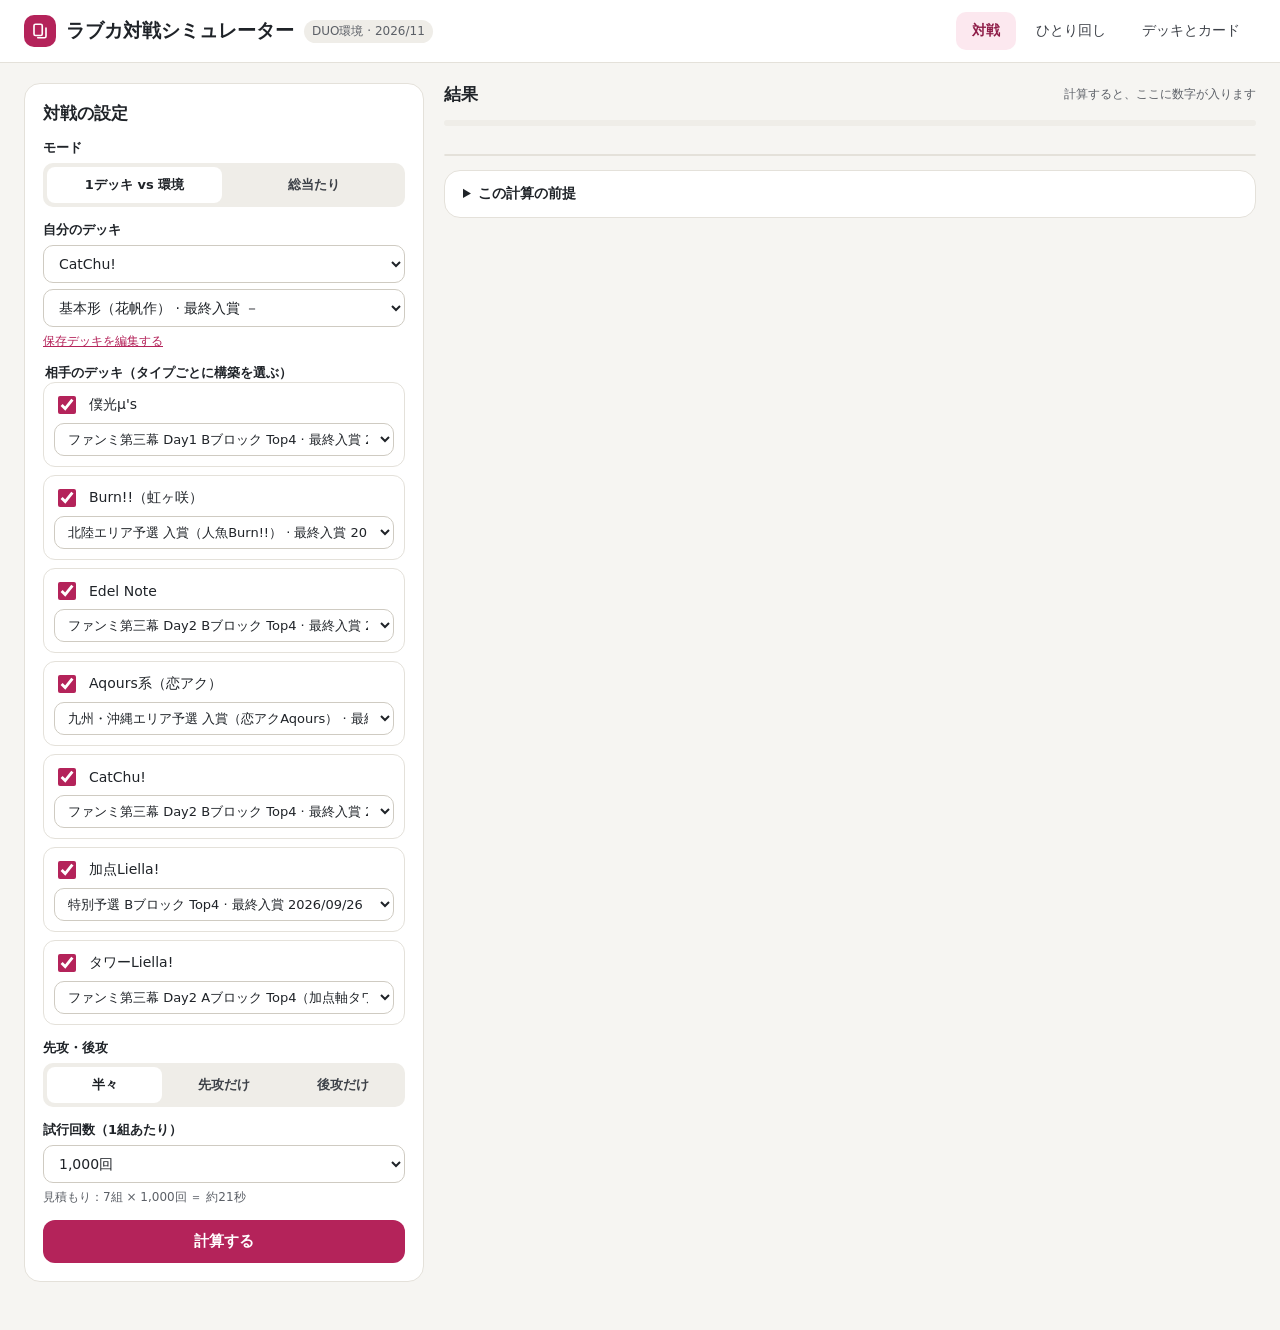
==== match/index.html @ 9e281378 "Merge pull request #4 from rebanira126/add-match-engine 対戦シミュレーター（match/）の骨組みを追加" ====
<!doctype html>
<html lang="ja">
<head>
<meta charset="utf-8">
<meta name="viewport" content="width=device-width, initial-scale=1">
<meta name="robots" content="noindex, nofollow">
<title>ラブカ対戦シミュレーター</title>
<link rel="stylesheet" href="./style.css">
</head>
<body>
<header class="top">
  <div class="top-in">
    <div class="brand">
      <span class="logo" aria-hidden="true"><svg width="18" height="18" viewBox="0 0 24 24" fill="none" stroke="#fff" stroke-width="2.2" stroke-linecap="round" stroke-linejoin="round"><rect x="4" y="3" width="11" height="15" rx="2"></rect><path d="M9 21h9a2 2 0 0 0 2-2V8"></path></svg></span>
      <span class="title">ラブカ対戦シミュレーター</span>
      <span class="pill">DUO環境 · 2026/11</span>
    </div>
    <nav aria-label="画面切り替え" class="tabs">
      <a href="#match" data-tab="match">対戦</a>
      <a href="#solo" data-tab="solo">ひとり回し</a>
      <a href="#decks" data-tab="decks">デッキとカード</a>
    </nav>
  </div>
</header>

<main id="app">
  <p class="loading" id="loading">カードデータを読み込んでいます…</p>

  <!-- ① 対戦 -->
  <section id="view-match" class="view" hidden>
    <div class="cols">
      <form class="panel side" id="matchForm" aria-labelledby="setH">
        <h2 id="setH">対戦の設定</h2>
        <div class="field">
          <span class="lbl">モード</span>
          <div class="seg" role="group" aria-label="モード">
            <button type="button" data-mode="env" class="on">1デッキ vs 環境</button>
            <button type="button" data-mode="rr">総当たり</button>
          </div>
        </div>
        <div class="field" id="myDeckField">
          <label for="myType" class="lbl">自分のデッキ</label>
          <select id="myType" aria-label="自分のデッキタイプ"></select>
          <select id="myBuild" aria-label="自分の構築"></select>
          <a href="#decks" class="small">保存デッキを編集する</a>
        </div>
        <fieldset class="field">
          <legend class="lbl" id="oppLegend">相手のデッキ（タイプごとに構築を選ぶ）</legend>
          <div id="oppList" class="opp-list"></div>
        </fieldset>
        <div class="field">
          <span class="lbl">先攻・後攻</span>
          <div class="seg three" role="group" aria-label="先攻・後攻">
            <button type="button" data-first="half" class="on">半々</button>
            <button type="button" data-first="first">先攻だけ</button>
            <button type="button" data-first="second">後攻だけ</button>
          </div>
        </div>
        <div class="field">
          <label for="nGames" class="lbl">試行回数（1組あたり）</label>
          <select id="nGames">
            <option value="200">200回（速い）</option>
            <option value="1000" selected>1,000回</option>
            <option value="3000">3,000回（時間がかかる）</option>
          </select>
          <p class="hint" id="estimate"></p>
        </div>
        <button type="submit" class="primary" id="runMatch">計算する</button>
      </form>

      <section class="main" aria-labelledby="resH">
        <div class="head-row">
          <h2 id="resH">結果</h2>
          <span class="hint" id="matchMsg" role="status">計算すると、ここに数字が入ります</span>
        </div>
        <div class="progress" aria-hidden="true"><div id="matchBar"></div></div>
        <div class="tiles" id="tiles"></div>
        <div class="card-box scroll" id="resultBox"></div>
        <div id="traceBox" class="log-box" hidden></div>
        <details class="card-box pad">
          <summary>この計算の前提</summary>
          <ul class="notes">
            <li>お互いのデッキを実際のレシピで回し、総合ルール ver.1.06 に沿って対戦させます。12ターンで決着しなかった試合は「未決着」です。</li>
            <li>効果が組み込まれていないカードは、コスト・ハート・ブレードなどの数値だけで動きます。組み込み状況は「デッキとカード」で確認できます。</li>
            <li>プレイの判断は標準の方針（ステージが一番強くなる出し方、成功しそうなライブの組み合わせを選ぶ）と、デッキごとの方針で決めています。</li>
          </ul>
        </details>
      </section>
    </div>
  </section>

  <!-- ② ひとり回し -->
  <section id="view-solo" class="view" hidden>
    <form class="panel row-form" id="soloForm">
      <div class="field grow">
        <label for="soloType" class="lbl">回すデッキ（タイプと構築）</label>
        <div class="two">
          <select id="soloType" aria-label="デッキタイプ"></select>
          <select id="soloBuild" aria-label="構築"></select>
        </div>
      </div>
      <div class="field">
        <label for="soloN" class="lbl">試行回数</label>
        <select id="soloN"><option value="500">500回</option><option value="2000" selected>2,000回</option></select>
      </div>
      <button type="submit" class="primary">ひとり回しする</button>
      <button type="button" class="ghost" id="soloTrace">1ゲームのログを見る</button>
    </form>
    <div class="cols">
      <section class="panel main" aria-labelledby="calH">
        <h2 id="calH">打点チェック</h2>
        <p class="hint">目標は、デッキファイルに書いた「このデッキが出せるはずの点数」です。シミュレーターがそこに届かないときは、効果の組み込みか判断の方針を見直します。相手はライブをしない設定で、毎ターンの点数だけを見ます。</p>
        <div class="progress" aria-hidden="true"><div id="soloBar"></div></div>
        <div class="scroll" id="soloTable"></div>
        <p class="hint" id="soloPlan"></p>
      </section>
      <section class="log-box dark side" aria-labelledby="logH">
        <h2 id="logH">1ゲームのログ</h2>
        <p class="hint light">ターンごとに、登場・効果・エール・判定の順で流れを表示します。</p>
        <ol id="soloLog" class="log"></ol>
      </section>
    </div>
  </section>

  <!-- ③ デッキとカード -->
  <section id="view-decks" class="view" hidden>
    <div class="cols">
      <section class="panel side" aria-labelledby="dlH">
        <div class="head-row">
          <h2 id="dlH">保存デッキ</h2>
          <button type="button" class="primary small-btn" id="newDeck">＋ 新しく作る</button>
        </div>
        <div class="store-row">
          <span>保存先：<span id="storeLabel"></span></span>
          <button type="button" class="ghost small-btn" id="exportBtn">書き出す</button>
          <button type="button" class="ghost small-btn" id="importBtn">取り込む</button>
        </div>
        <div id="deckList" class="deck-list"></div>
      </section>
      <section class="main" aria-labelledby="edH">
        <form class="panel" id="deckForm">
          <div class="head-row">
            <h2 id="edH">デッキの編集</h2>
            <div class="btns">
              <button type="submit" class="primary small-btn" id="saveDeck">保存</button>
              <button type="button" class="ghost small-btn" id="saveAs">別名で保存</button>
              <button type="button" class="danger small-btn" id="delDeck">削除</button>
            </div>
          </div>
          <p class="hint" id="editMsg" role="status"></p>
          <div class="grid2">
            <label class="field">デッキタイプ<input id="fType" list="typeList" required><datalist id="typeList"></datalist></label>
            <label class="field">構築名<input id="fName" required></label>
            <label class="field">最終入賞日（入賞なしは「－」）<input id="fDate" placeholder="2026/11/08 または －"></label>
            <label class="field">出典（URL）<input id="fSrc" placeholder="公式サイト・note・Xのリンク"></label>
          </div>
          <label class="field">レシピ（1行に カード番号 と 枚数）<textarea id="fList" rows="8" spellcheck="false"></textarea></label>
          <div class="tiles three" id="deckCheck"></div>
          <div id="planBox" class="plan"></div>
        </form>
        <div class="card-box scroll" id="cardTable"></div>
      </section>
    </div>
    <dialog id="xfer">
      <form method="dialog" class="dlg">
        <h2 id="xferTitle">書き出し</h2>
        <p class="hint" id="xferHint"></p>
        <textarea id="xferText" rows="12" spellcheck="false" aria-labelledby="xferTitle"></textarea>
        <div class="btns">
          <button type="button" class="primary small-btn" id="xferDo">取り込む</button>
          <button value="close" class="ghost small-btn">閉じる</button>
        </div>
      </form>
    </dialog>
  </section>
</main>
<script type="module" src="./app.js"></script>
</body>
</html>
---- match/style.css ----
/* ラブカ対戦シミュレーター：見た目 */
:root {
  --bg: #F6F5F2; --panel: #FFFFFF; --line: #E4E1DA; --line2: #EFEDE8; --ink: #1F2328; --sub: #5C6067; --ink2: #3D4148;
  --accent: #B4235A; --accent-dark: #8E1B47; --accent-soft: #FCE8EF; --ok: #235C43; --ok-soft: #E8F1EC;
  --warn-soft: #FFF4DE; --warn: #7A4B00;
  font-family: 'Noto Sans JP', 'Hiragino Sans', 'Yu Gothic UI', system-ui, sans-serif;
}
* { box-sizing: border-box; }
body { margin: 0; background: var(--bg); color: var(--ink); }
a { color: var(--accent); } a:hover { color: var(--accent-dark); }
[hidden] { display: none !important; }
h2 { margin: 0; font-size: 17px; }
.top { background: var(--panel); border-bottom: 1px solid var(--line); }
.top-in { max-width: 1280px; margin: 0 auto; padding: 12px 24px; display: flex; flex-wrap: wrap; align-items: center; gap: 16px; }
.brand { display: flex; align-items: center; gap: 10px; flex-grow: 1; }
.logo { width: 32px; height: 32px; border-radius: 10px; background: var(--accent); display: flex; align-items: center; justify-content: center; }
.title { font-weight: 800; font-size: 19px; }
.pill { font-size: 12px; color: var(--sub); background: var(--line2); padding: 3px 8px; border-radius: 999px; }
.tabs { display: flex; gap: 4px; flex-wrap: wrap; }
.tabs a { text-decoration: none; padding: 10px 16px; border-radius: 10px; color: var(--ink2); font-size: 14px; }
.tabs a.on { background: var(--accent-soft); color: var(--accent-dark); font-weight: 700; }
main { max-width: 1280px; margin: 0 auto; padding: 20px 24px 48px; }
.loading { color: var(--sub); }
.view { display: flex; flex-direction: column; gap: 18px; }
.cols { display: flex; flex-wrap: wrap; gap: 20px; align-items: flex-start; }
.side { flex: 1 1 320px; max-width: 400px; }
.main { flex: 999 1 560px; min-width: 0; display: flex; flex-direction: column; gap: 14px; }
.panel { background: var(--panel); border: 1px solid var(--line); border-radius: 16px; padding: 18px; display: flex; flex-direction: column; gap: 14px; }
.card-box { background: var(--panel); border: 1px solid var(--line); border-radius: 16px; }
.card-box.pad { padding: 14px 18px; }
.scroll { overflow-x: auto; }
.field { display: flex; flex-direction: column; gap: 6px; font-size: 13px; font-weight: 700; border: 0; margin: 0; padding: 0; min-width: 0; }
.field.grow { flex: 2 1 380px; }
.lbl { font-size: 13px; font-weight: 700; }
select, input, textarea { font: inherit; font-size: 14px; font-weight: 400; padding: 9px 11px; border: 1px solid #CFCBC2; border-radius: 10px; background: #fff; color: var(--ink); min-width: 0; }
textarea { font-family: ui-monospace, 'JetBrains Mono', Menlo, monospace; font-size: 13px; resize: vertical; }
.two { display: flex; gap: 8px; flex-wrap: wrap; } .two select { flex: 1 1 180px; }
.grid2 { display: grid; grid-template-columns: repeat(2, minmax(0, 1fr)); gap: 12px; }
@media (max-width: 640px) { .grid2 { grid-template-columns: 1fr; } }
.row-form { flex-direction: row; flex-wrap: wrap; align-items: flex-end; }
button { font: inherit; cursor: pointer; }
.primary { border: 0; border-radius: 12px; padding: 12px 18px; background: var(--accent); color: #fff; font-weight: 700; font-size: 15px; }
.primary:disabled { opacity: .5; cursor: default; }
.ghost { border: 1px solid #CFCBC2; border-radius: 12px; padding: 11px 16px; background: #fff; color: var(--ink); font-size: 14px; }
.danger { border: 1px solid #E8B4C5; border-radius: 12px; padding: 11px 16px; background: #fff; color: var(--accent-dark); font-size: 14px; }
.small-btn { padding: 8px 12px; font-size: 13px; border-radius: 10px; }
.small { font-size: 12px; font-weight: 400; }
.seg { display: grid; grid-template-columns: repeat(2, minmax(0, 1fr)); gap: 4px; background: var(--line2); padding: 4px; border-radius: 10px; }
.seg.three { grid-template-columns: repeat(3, minmax(0, 1fr)); }
.seg button { border: 0; border-radius: 8px; padding: 9px; background: transparent; font-size: 13px; color: var(--ink2); }
.seg button.on { background: #fff; font-weight: 700; color: var(--ink); }
.opp-list { display: flex; flex-direction: column; gap: 8px; }
.opp { display: flex; flex-direction: column; gap: 6px; padding: 10px; border: 1px solid var(--line); border-radius: 12px; }
.opp label { display: flex; align-items: center; gap: 10px; font-size: 14px; font-weight: 500; }
.opp input[type=checkbox] { width: 18px; height: 18px; accent-color: var(--accent); }
.opp select { font-size: 13px; padding: 7px 9px; }
.hint { margin: 0; font-size: 12px; color: var(--sub); font-weight: 400; }
.hint.light { color: #B8BCC4; }
.head-row { display: flex; align-items: center; justify-content: space-between; gap: 10px; flex-wrap: wrap; }
.btns { display: flex; gap: 8px; flex-wrap: wrap; }
.progress { height: 6px; background: var(--line2); border-radius: 999px; overflow: hidden; }
.progress div { height: 6px; width: 0; background: var(--accent); transition: width .2s; }
.tiles { display: grid; grid-template-columns: repeat(4, minmax(0, 1fr)); gap: 12px; }
.tiles.three { grid-template-columns: repeat(3, minmax(0, 1fr)); }
@media (max-width: 640px) { .tiles, .tiles.three { grid-template-columns: repeat(2, minmax(0, 1fr)); } }
.tile { background: var(--panel); border: 1px solid var(--line); border-radius: 14px; padding: 14px; display: flex; flex-direction: column; gap: 4px; }
.tile .k { font-size: 12px; color: var(--sub); }
.tile .v { font-size: 26px; font-weight: 700; }
.tile .v.acc { color: var(--accent-dark); }
.tile.soft { background: #FAF9F6; border: 0; }
table { width: 100%; border-collapse: collapse; font-size: 14px; }
th, td { padding: 10px 12px; text-align: left; border-top: 1px solid var(--line2); vertical-align: middle; }
thead th { background: #FAF9F6; border-top: 0; color: var(--ink2); font-weight: 700; white-space: nowrap; }
td.n, th.n { text-align: right; font-variant-numeric: tabular-nums; white-space: nowrap; }
.sub { display: block; font-size: 12px; color: var(--sub); font-weight: 400; }
.mono { font-family: ui-monospace, Menlo, monospace; font-size: 11px; color: var(--sub); }
.bar { display: flex; align-items: center; gap: 10px; min-width: 180px; }
.bar .track { flex-grow: 1; height: 10px; background: var(--line2); border-radius: 999px; overflow: hidden; }
.bar .fill { height: 10px; background: var(--accent); }
.bar span { width: 48px; text-align: right; font-variant-numeric: tabular-nums; }
.chip { display: inline-block; font-size: 12px; padding: 3px 10px; border-radius: 999px; background: var(--line2); color: var(--ink2); white-space: nowrap; }
.chip.done { background: var(--ok-soft); color: var(--ok); }
.chip.todo { background: var(--warn-soft); color: var(--warn); }
.chip.acc { background: var(--accent-soft); color: var(--accent-dark); font-weight: 700; }
.linkbtn { border: 0; background: none; color: var(--accent); text-decoration: underline; padding: 0; font-size: 13px; }
.log-box { background: #1F2328; color: #F2F1EE; border-radius: 16px; padding: 18px; display: flex; flex-direction: column; gap: 10px; }
.log-box h2 { color: #F2F1EE; }
.log { margin: 0; padding: 0; list-style: none; display: flex; flex-direction: column; gap: 6px; max-height: 640px; overflow-y: auto; }
.log li { display: flex; gap: 10px; font-size: 13px; line-height: 1.6; color: #D9DBDF; }
.log .tag { flex: 0 0 auto; font-size: 11px; font-weight: 700; padding: 1px 8px; border-radius: 6px; background: #3A3F47; color: #F2F1EE; height: 20px; }
.log .tag.p1 { background: #7A2346; } .log .tag.p2 { background: #24507A; }
.notes { margin: 10px 0 0; padding-left: 20px; font-size: 13px; color: var(--ink2); line-height: 1.8; }
summary { font-size: 14px; font-weight: 700; cursor: pointer; }
.store-row { display: flex; align-items: center; gap: 8px; font-size: 12px; color: var(--ink2); background: #FAF9F6; border-radius: 10px; padding: 8px 10px; }
.store-row > span { flex-grow: 1; }
.deck-list { display: flex; flex-direction: column; gap: 12px; }
.deck-group { display: flex; flex-direction: column; gap: 6px; }
.deck-group h3 { margin: 0; font-size: 12px; color: var(--sub); }
.deck-item { text-align: left; border: 1px solid var(--line); background: #fff; border-radius: 12px; padding: 10px 12px; display: flex; flex-direction: column; gap: 4px; }
.deck-item.sel { border-color: var(--accent); background: #FFF6F9; }
.deck-item .nm { font-size: 14px; font-weight: 700; display: flex; gap: 8px; align-items: center; justify-content: space-between; }
.plan { font-size: 13px; color: var(--ink2); line-height: 1.7; }
.plan dt { font-weight: 700; } .plan dd { margin: 0 0 6px; }
dialog { border: 0; border-radius: 16px; padding: 0; width: min(640px, 92vw); }
.dlg { padding: 20px; display: flex; flex-direction: column; gap: 12px; }
.matrix td.n { text-align: center; }
.cell { display: inline-block; min-width: 54px; padding: 4px 6px; border-radius: 8px; }
.sr { position: absolute; width: 1px; height: 1px; overflow: hidden; clip: rect(0 0 0 0); white-space: nowrap; }
.mono { display: block; }
.store-row button, .btns button, .head-row button { white-space: nowrap; }
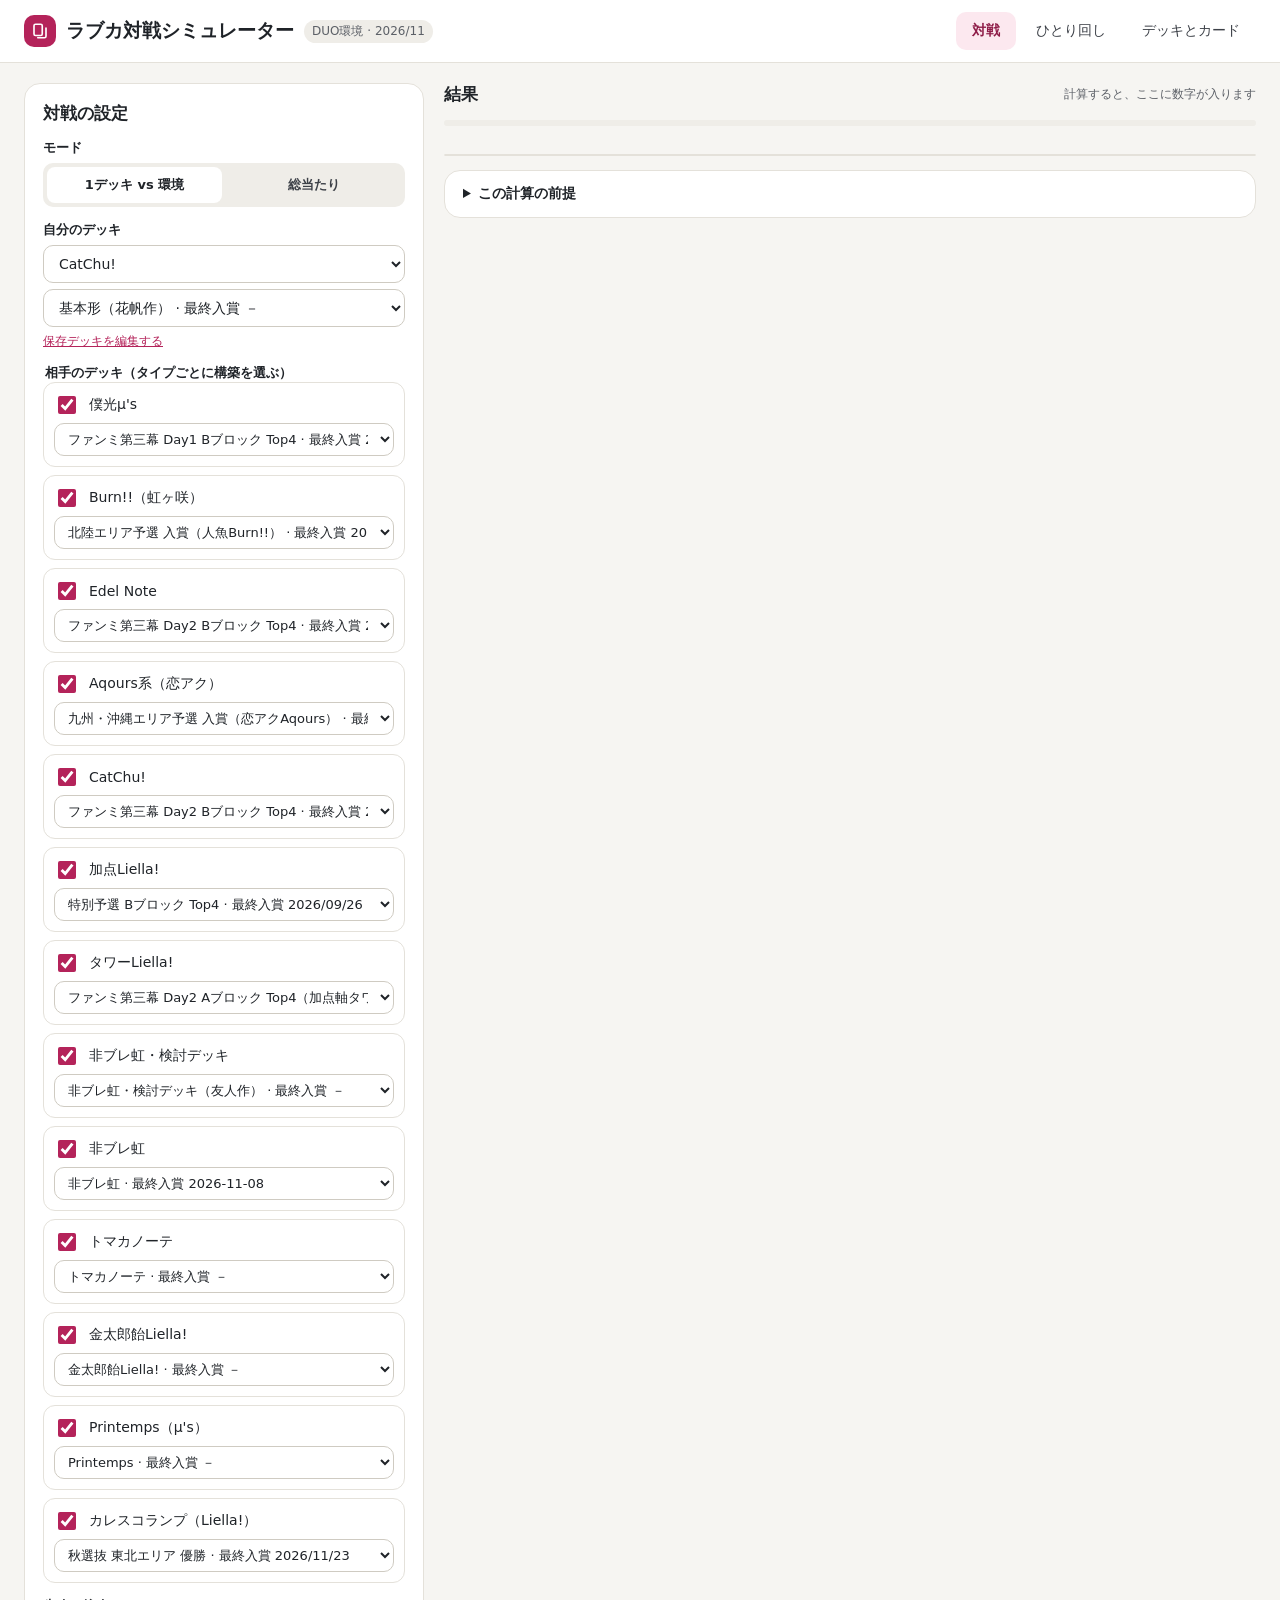
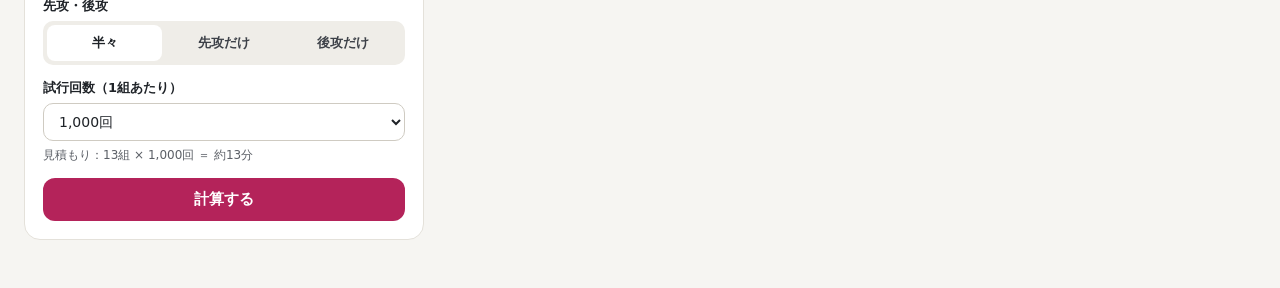
==== commit cc9c57ef: "match: ひとり回しのライブは「成功の見込み70%以上の中で一番点数の高い組み合わせ」を置く - playSolo に soloMaxP（既定0.7）。相手の点数の見込み（soloProfile）" ====
--- a/match/index.html
+++ b/match/index.html
@@ -109,7 +109,7 @@
     <div class="cols">
       <section class="panel main" aria-labelledby="calH">
         <h2 id="calH">打点チェック</h2>
-        <p class="hint">目標は、デッキファイルに書いた「このデッキが出せるはずの点数」です。シミュレーターがそこに届かないときは、効果の組み込みか判断の方針を見直します。相手はライブをしない設定で、毎ターンの点数だけを見ます。</p>
+        <p class="hint">目標は、デッキファイルに書いた「このデッキが出せるはずの点数」です。シミュレーターがそこに届かないときは、効果の組み込みか判断の方針を見直します。相手はライブをしない設定で、毎ターンの点数だけを見ます。ライブは「成功の見込みが70%以上の中で一番点数の高い組み合わせ」を置きます。</p>
         <div class="progress" aria-hidden="true"><div id="soloBar"></div></div>
         <div class="scroll" id="soloTable"></div>
         <p class="hint" id="soloPlan"></p>
@@ -159,6 +159,10 @@
           <div id="planBox" class="plan"></div>
         </form>
         <div class="card-box scroll" id="cardTable"></div>
+        <details class="panel report" id="cardReport">
+          <summary>カードデータの状況（新カード・効果の対応）</summary>
+          <div id="reportBody" class="plan"></div>
+        </details>
       </section>
     </div>
     <dialog id="xfer">
--- a/match/style.css
+++ b/match/style.css
@@ -89,6 +89,15 @@
 .log li { display: flex; gap: 10px; font-size: 13px; line-height: 1.6; color: #D9DBDF; }
 .log .tag { flex: 0 0 auto; font-size: 11px; font-weight: 700; padding: 1px 8px; border-radius: 6px; background: #3A3F47; color: #F2F1EE; height: 20px; }
 .log .tag.p1 { background: #7A2346; } .log .tag.p2 { background: #24507A; }
+.log details summary { cursor: pointer; color: #C9CDD3; font-size: 12px; }
+.log ol.cands { margin: 4px 0 0; padding-left: 16px; list-style: none; display: flex; flex-direction: column; gap: 4px; }
+.log ol.cands > li { display: block; font-size: 12px; color: #9AA0A8; }
+.log ul.items { margin: 2px 0 0; padding-left: 18px; list-style: disc; display: block; }
+.log ul.items li { display: list-item; font-size: 13px; line-height: 1.6; color: inherit; }
+.log .k-efh .msg { color: #F5C26B; }
+.log .k-efr .msg { color: #9FD8B5; }
+.log .k-board .msg { color: #FFFFFF; font-weight: 700; }
+.log .k-cand .msg, .log .k-est .msg { color: #9AA0A8; font-size: 12px; }
 .notes { margin: 10px 0 0; padding-left: 20px; font-size: 13px; color: var(--ink2); line-height: 1.8; }
 summary { font-size: 14px; font-weight: 700; cursor: pointer; }
 .store-row { display: flex; align-items: center; gap: 8px; font-size: 12px; color: var(--ink2); background: #FAF9F6; border-radius: 10px; padding: 8px 10px; }
@@ -108,3 +117,7 @@
 .sr { position: absolute; width: 1px; height: 1px; overflow: hidden; clip: rect(0 0 0 0); white-space: nowrap; }
 .mono { display: block; }
 .store-row button, .btns button, .head-row button { white-space: nowrap; }
+
+.report { margin-top: 12px; }
+.report summary { cursor: pointer; font-weight: 700; font-size: 14px; }
+.report ul { margin: 6px 0 0; padding-left: 1.2em; }
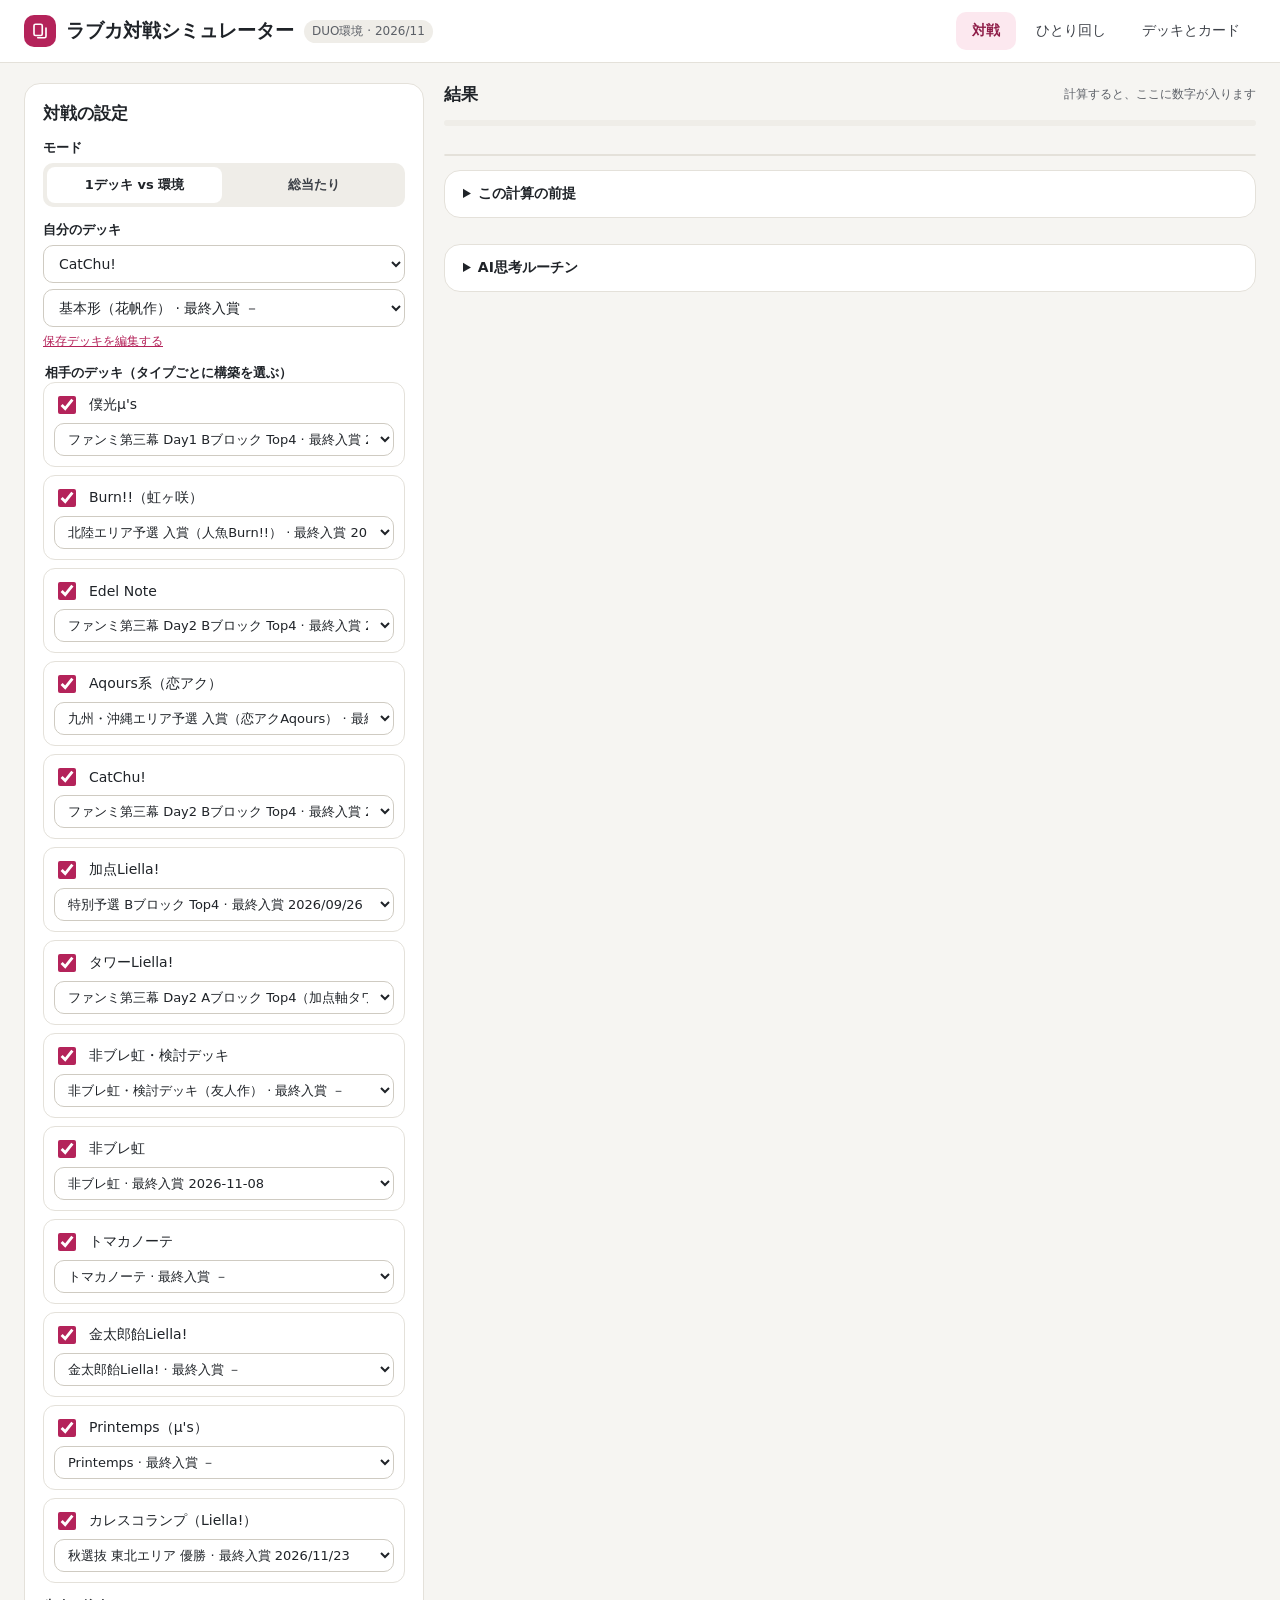
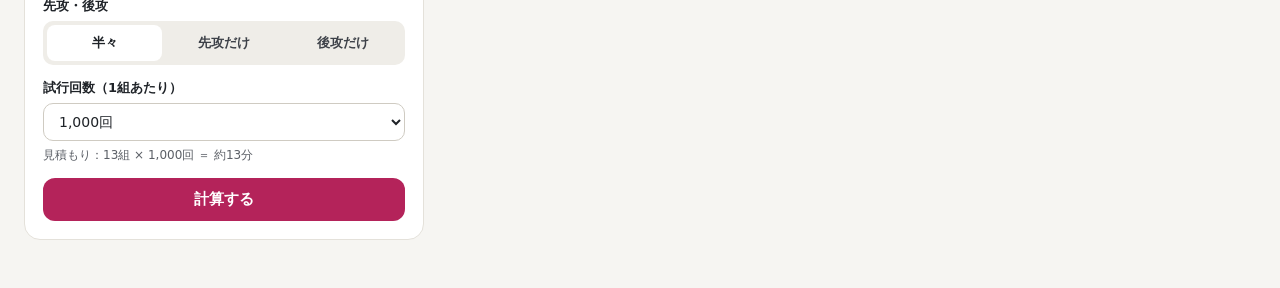
==== commit b8652c11: "match: 各ページに「AI思考ルーチン」の説明（ふだんは閉じておく） Co-Authored-By: Claude Opus 5.5 <noreply@anthropic.com> Claude-" ====
--- a/match/index.html
+++ b/match/index.html
@@ -85,6 +85,43 @@
             <li>プレイの判断は標準の方針（ステージが一番強くなる出し方、成功しそうなライブの組み合わせを選ぶ）と、デッキごとの方針で決めています。</li>
           </ul>
         </details>
+        <details class="card-box pad ai-routine">
+          <summary>AI思考ルーチン</summary>
+          <div class="plan">
+            <h3>マリガン</h3>
+            <ul>
+              <li>デッキに「残すカードの優先リスト」（mulliganOpt.keep）があれば、上から順に合うカードを決めた枚数まで残し、ほかは戻す。</li>
+              <li>リストが無いデッキは、コスト4以下のメンバーと、必要ハートの少ないライブ1枚を残す。</li>
+            </ul>
+            <h3>メインフェイズ</h3>
+            <ol>
+              <li><b>手順（script）</b>：そのターンの手順が書いてあれば、まず書いた順にカードを出す・起動能力を使う。出せない手順は飛ばす。</li>
+              <li><b>起動能力を先に使う検討</b>：「使うとメンバーがウェイトになる」起動能力（restPlan を持つもの）を1つか2つ使ったことにして盤面を組み直し、評価値がはっきり上がるなら先に使う（例：ウェイトのμ'sからのバトンタッチはコストが多く減る）。</li>
+              <li><b>起動能力</b>：カードごとの判断（使ってよい条件）を満たす起動能力を使う。</li>
+              <li><b>出すカード</b>：手札のメンバーを最大3回まで出す組み合わせ（バトンタッチ・2人とのバトンタッチ・空いたエリア）を全部試し、評価値の高い上位から次の点数で選ぶ。1枚出すごとに組み直す（登場時の効果で手札が変わるため）。
+                <ul>
+                  <li>その盤面で置けるライブの「成功の見込み×点数」（エールを何回か試して見積もる）</li>
+                  <li>盤面のメンバーの強さ（ハートの数＋ブレードの数）</li>
+                  <li>そのターンの目標の盤面（turnPlan）にどれだけ近いか</li>
+                  <li>登場時の効果の価値（ライブ回収・エネルギーなど）、次のターンに大型をバトンタッチで出せるか（setupWeight）</li>
+                  <li>使うカードが少ない方、エネルギーが残る方を少し高く。下にカードがあるメンバーを入れ替えると低く</li>
+                </ul>
+              </li>
+              <li><b>最後</b>：もう出すカードが無いときに使う起動能力（ブレードを得る、ライブを拾う、など）を使う。</li>
+            </ol>
+            <h3>ライブの置き方（対戦）</h3>
+            <ul>
+              <li>相手のデッキを先にひとり回し（120回）して、「相手がそのターンに何点で成功しそうか」の見込みを作っておく。後攻なら、先攻が伏せた枚数も見る。</li>
+              <li>手札のライブの組み合わせ（3枚まで）ごとに成功の見込みと点数を出し、「自分がライブ勝負に勝つ確率−相手が勝つ確率」が一番高いものを置く。そのターンの目標のライブ（turnPlan）なら少し高く、後のターンに取っておくライブを使うなら少し低く見る。</li>
+              <li>置かない方が得なら置かない（しゃがむ）。</li>
+              <li>手札交換：空いた枠にいらないメンバーを伏せて、同じ枚数を引き直す（fill）。探すカード（digFor）が手札に無いターンは、多めに伏せて探す。ライブカードは伏せない。</li>
+            </ul>
+            <h3>カードの効果の判断</h3>
+            <ul>
+              <li>「〜してもよい」の効果を使うか、何を選ぶか（捨てる・拾うカードなど）は、カードごとに書いた判断で決める。手札の価値の低いカードから捨て、目標の盤面・ライブに要るカードは残す。</li>
+            </ul>
+          </div>
+        </details>
       </section>
     </div>
   </section>
@@ -113,6 +150,17 @@
         <div class="progress" aria-hidden="true"><div id="soloBar"></div></div>
         <div class="scroll" id="soloTable"></div>
         <p class="hint" id="soloPlan"></p>
+        <details class="ai-routine report">
+          <summary>AI思考ルーチン</summary>
+          <div class="plan">
+            <ul>
+              <li>相手はライブをしない「かかし」。自分は先攻として毎ターン回し、成功ライブは2枚までにして6ターン続ける（3枚目で勝ちにならないように）。</li>
+              <li><b>ライブの置き方</b>：手札のライブの組み合わせ（3枚まで）のうち、成功の見込みが70%以上の中で一番点数の高いものを置く（同じ点数なら見込みの高い方）。70%以上が無ければ置かない。</li>
+              <li><b>それ以外</b>（マリガン・メインフェイズ・手札交換・カードの効果の判断）は対戦と同じ。くわしくは「対戦」ページの「AI思考ルーチン」。</li>
+              <li>対戦で使う「相手が何点で成功しそうか」の見込みは、この打点チェックとは別に、デッキの点数の進行（pace）に合わせた選び方でひとり回しして作る。</li>
+            </ul>
+          </div>
+        </details>
       </section>
       <section class="log-box dark side" aria-labelledby="logH">
         <h2 id="logH">1ゲームのログ</h2>
@@ -159,6 +207,22 @@
           <div id="planBox" class="plan"></div>
         </form>
         <div class="card-box scroll" id="cardTable"></div>
+        <details class="panel report ai-routine">
+          <summary>AI思考ルーチン（デッキファイルに書く方針）</summary>
+          <div class="plan">
+            <p>組み込みデッキは、デッキファイルの strategy に書いた方針でAIの判断を変えている。書いていない項目は標準の判断（「対戦」ページの「AI思考ルーチン」）。</p>
+            <dl>
+              <dt>mulliganOpt.keep</dt><dd>マリガンで残すカードの優先リスト（上から順に、決めた枚数まで）。</dd>
+              <dt>turnPlan</dt><dd>ターンごとの目標の盤面（コストやカード番号）と、置きたいライブの組み合わせ。盤面の候補選びとライブの置き方で高く見る。</dd>
+              <dt>script</dt><dd>そのターンの最初に、書いた順に出すカード・使う起動能力。出せないものは飛ばしてAIの判断に戻る。</dd>
+              <dt>lock</dt><dd>決めたターンの間、そのメンバーにはバトンタッチしない。</dd>
+              <dt>prefer</dt><dd>手札に残すカード（hold）、伏せたり捨てたりしないライブ（keepLive・wantLives）、毎回使うランプ（rampTurns）など。</dd>
+              <dt>liveOpt</dt><dd>点数の進行（pace）、置く最低の見込み（minP）、手札交換（fill）と探すカード（digFor）など。</dd>
+              <dt>mainOpt</dt><dd>盤面の評価の重み（目標の盤面・次のターンの準備・カードを使う数など）。</dd>
+            </dl>
+            <p>カードの効果は「対応済み（番号）」がカードごとに書いた効果と判断、「対応済み（文章）」がカードの文章から読み取った効果、「未実装」は数値（コスト・ハート・ブレード）だけで動く。</p>
+          </div>
+        </details>
         <details class="panel report" id="cardReport">
           <summary>カードデータの状況（新カード・効果の対応）</summary>
           <div id="reportBody" class="plan"></div>
--- a/match/style.css
+++ b/match/style.css
@@ -121,3 +121,9 @@
 .report { margin-top: 12px; }
 .report summary { cursor: pointer; font-weight: 700; font-size: 14px; }
 .report ul { margin: 6px 0 0; padding-left: 1.2em; }
+
+/* AI思考ルーチン（ふだんは閉じておく説明） */
+.ai-routine { margin-top: 12px; }
+.ai-routine h3 { margin: 12px 0 4px; font-size: 13px; color: var(--ink); }
+.ai-routine ul, .ai-routine ol { margin: 4px 0 0; padding-left: 1.4em; }
+.ai-routine li { margin: 2px 0; }
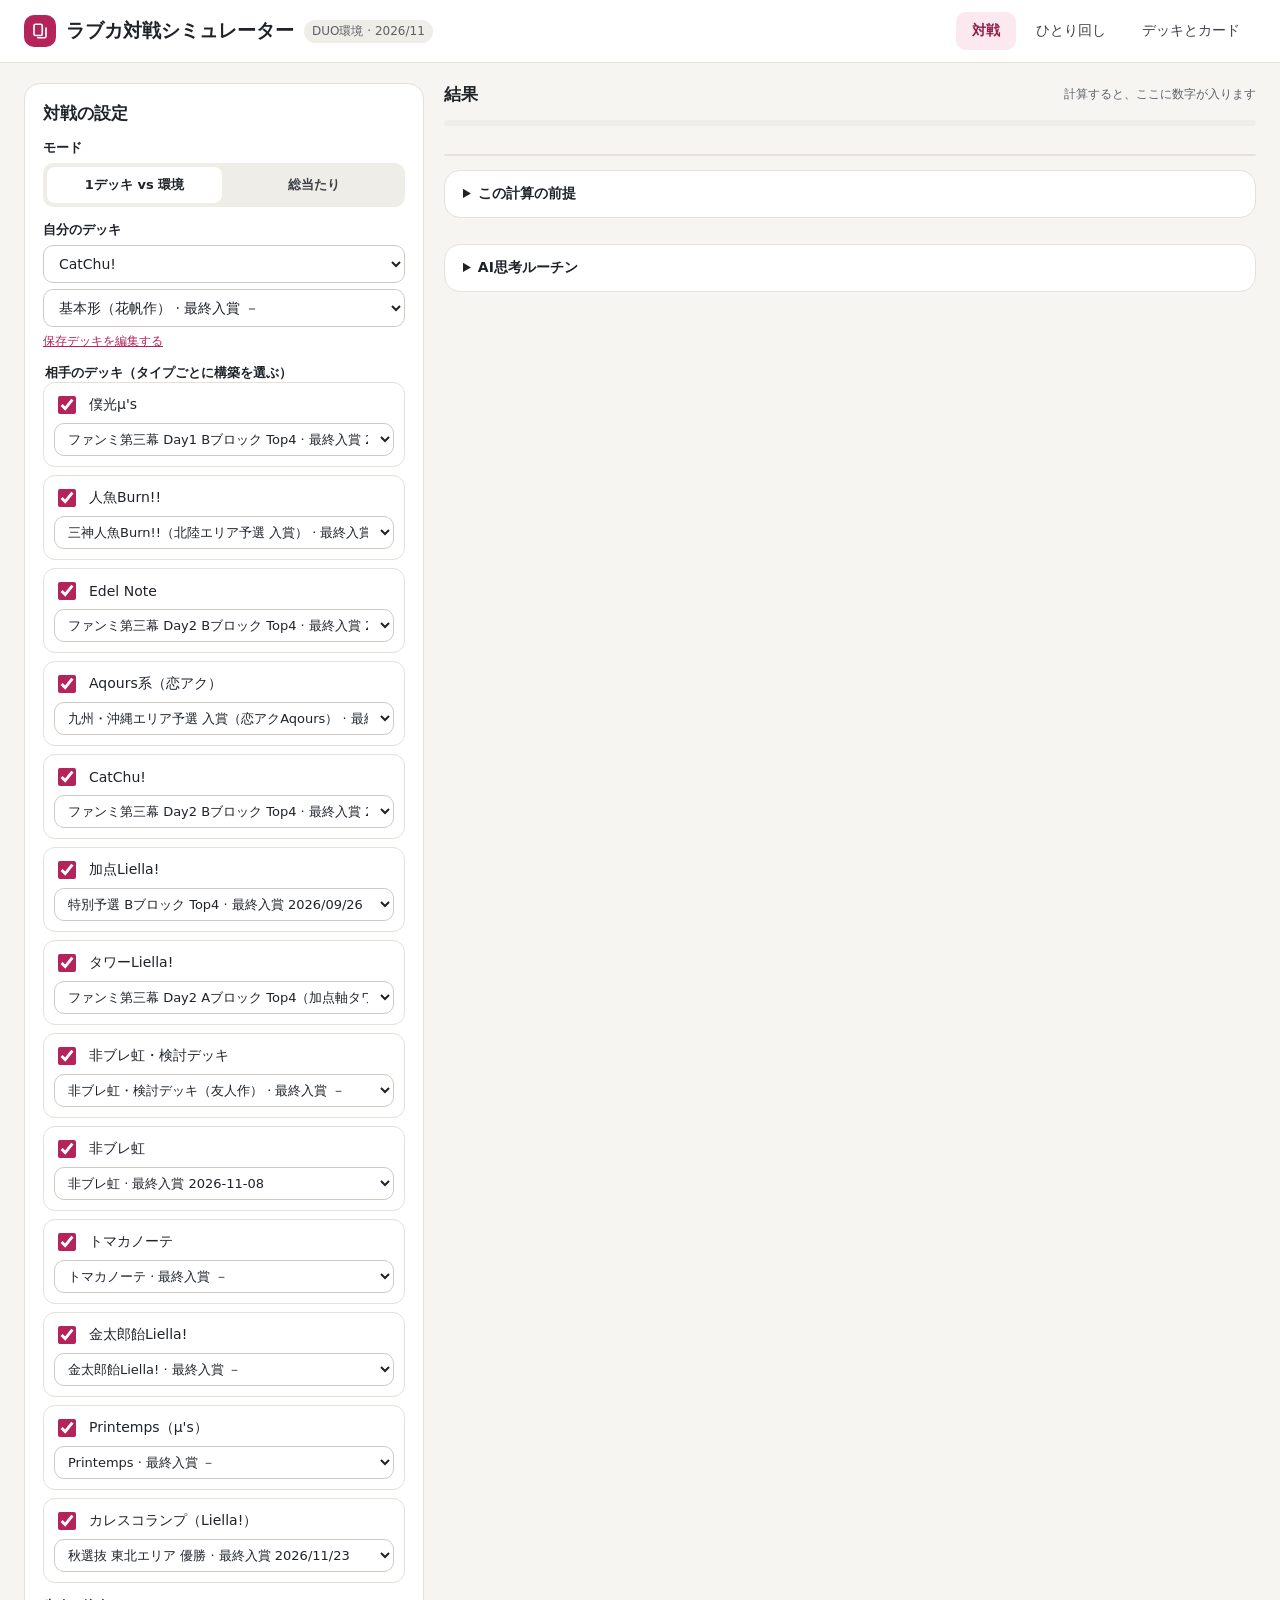
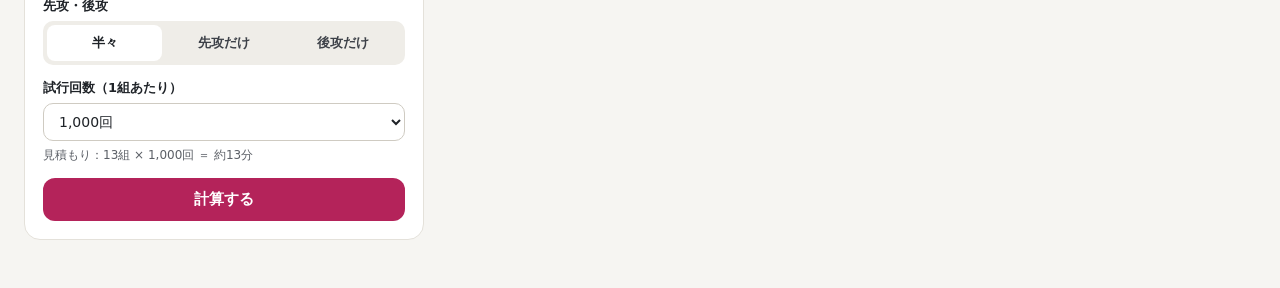
==== commit 681f882f: "対戦結果の表から「引分」「未決着」の列を外す ほぼ0%で情報にならないため。勝率は従来どおり勝ち数÷試合数。  Co-Authored-By: Claude Opus 5.5 <noreply@ant" ====
--- a/match/index.html
+++ b/match/index.html
@@ -80,7 +80,7 @@
         <details class="card-box pad">
           <summary>この計算の前提</summary>
           <ul class="notes">
-            <li>お互いのデッキを実際のレシピで回し、総合ルール ver.1.06 に沿って対戦させます。12ターンで決着しなかった試合は「未決着」です。</li>
+            <li>お互いのデッキを実際のレシピで回し、総合ルール ver.1.06 に沿って対戦させます。12ターンまで回します。引き分けや12ターンで決着しなかった試合はほとんど起きないので表には出さず、勝率では「勝ち以外」として数えます。</li>
             <li>効果が組み込まれていないカードは、コスト・ハート・ブレードなどの数値だけで動きます。組み込み状況は「デッキとカード」で確認できます。</li>
             <li>プレイの判断は標準の方針（ステージが一番強くなる出し方、成功しそうなライブの組み合わせを選ぶ）と、デッキごとの方針で決めています。</li>
           </ul>
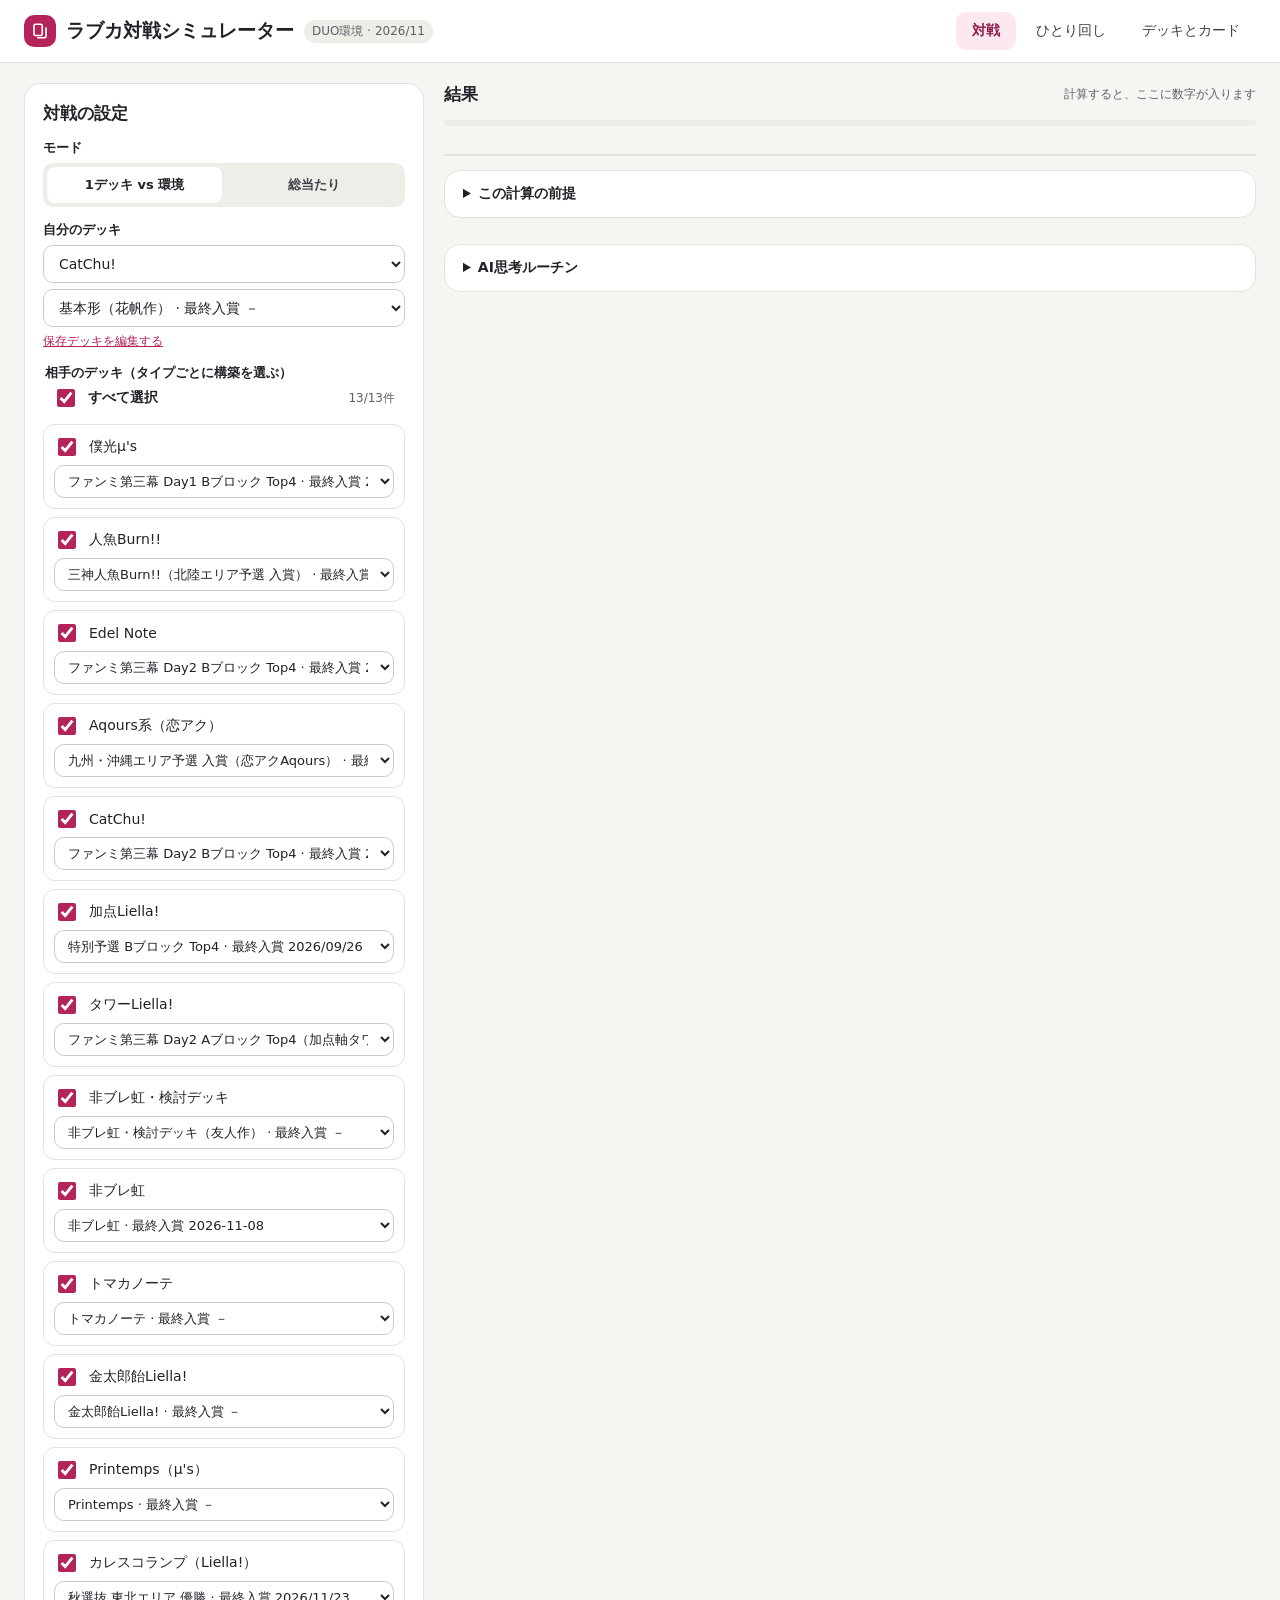
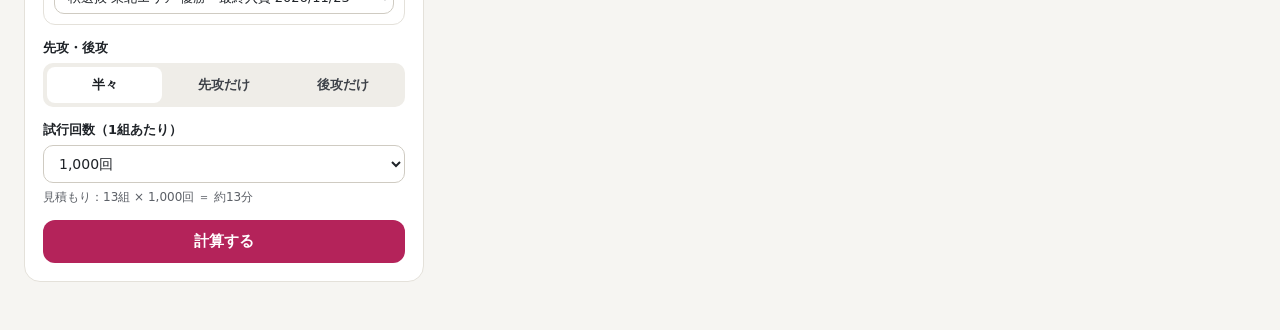
==== commit adecab56: "対戦の相手デッキに「すべて選択」チェックボックスを追加（一部選択は中間表示、件数も表示） Co-Authored-By: Claude Opus 5.5 <noreply@anthropic.com>" ====
--- a/match/index.html
+++ b/match/index.html
@@ -46,6 +46,8 @@
         </div>
         <fieldset class="field">
           <legend class="lbl" id="oppLegend">相手のデッキ（タイプごとに構築を選ぶ）</legend>
+          <!-- すべて選択：一部だけ選ばれているときは中間の表示（－）。押すと全部選ぶ／全部選ばれていれば全部外す -->
+          <label class="opp-all"><input type="checkbox" id="oppAll" aria-controls="oppList"><span>すべて選択</span><span class="opp-count" id="oppCount"></span></label>
           <div id="oppList" class="opp-list"></div>
         </fieldset>
         <div class="field">
@@ -146,7 +148,7 @@
     <div class="cols">
       <section class="panel main" aria-labelledby="calH">
         <h2 id="calH">打点チェック</h2>
-        <p class="hint">目標は、デッキファイルに書いた「このデッキが出せるはずの点数」です。シミュレーターがそこに届かないときは、効果の組み込みか判断の方針を見直します。相手はライブをしない設定で、毎ターンの点数だけを見ます。ライブは「成功の見込みが70%以上の中で一番点数の高い組み合わせ」を置きます。</p>
+        <p class="hint">目標は、デッキファイルに書いた「このデッキが出せるはずの点数」です。シミュレーターがそこに届かないときは、効果の組み込みか判断の方針を見直します。相手はライブをしない設定で、毎ターンの点数だけを見ます。ライブは「成功の見込みが50%以上の中で一番点数の高い組み合わせ」を置きます。</p>
         <div class="progress" aria-hidden="true"><div id="soloBar"></div></div>
         <div class="scroll" id="soloTable"></div>
         <p class="hint" id="soloPlan"></p>
@@ -155,7 +157,7 @@
           <div class="plan">
             <ul>
               <li>相手はライブをしない「かかし」。自分は先攻として毎ターン回し、成功ライブは2枚までにして6ターン続ける（3枚目で勝ちにならないように）。</li>
-              <li><b>ライブの置き方</b>：手札のライブの組み合わせ（3枚まで）のうち、成功の見込みが70%以上の中で一番点数の高いものを置く（同じ点数なら見込みの高い方）。70%以上が無ければ置かない。</li>
+              <li><b>ライブの置き方</b>：手札のライブの組み合わせ（3枚まで）のうち、成功の見込みが50%以上の中で一番点数の高いものを置く（同じ点数なら見込みの高い方）。50%以上が無ければ置かない。</li>
               <li><b>それ以外</b>（マリガン・メインフェイズ・手札交換・カードの効果の判断）は対戦と同じ。くわしくは「対戦」ページの「AI思考ルーチン」。</li>
               <li>対戦で使う「相手が何点で成功しそうか」の見込みは、この打点チェックとは別に、デッキの点数の進行（pace）に合わせた選び方でひとり回しして作る。</li>
             </ul>
--- a/match/style.css
+++ b/match/style.css
@@ -54,6 +54,9 @@
 .opp label { display: flex; align-items: center; gap: 10px; font-size: 14px; font-weight: 500; }
 .opp input[type=checkbox] { width: 18px; height: 18px; accent-color: var(--accent); }
 .opp select { font-size: 13px; padding: 7px 9px; }
+.opp-all { display: flex; align-items: center; gap: 10px; padding: 4px 10px 8px; font-size: 14px; font-weight: 600; }
+.opp-all input[type=checkbox] { width: 18px; height: 18px; accent-color: var(--accent); }
+.opp-count { margin-left: auto; font-size: 12px; font-weight: 400; color: var(--sub); }
 .hint { margin: 0; font-size: 12px; color: var(--sub); font-weight: 400; }
 .hint.light { color: #B8BCC4; }
 .head-row { display: flex; align-items: center; justify-content: space-between; gap: 10px; flex-wrap: wrap; }
